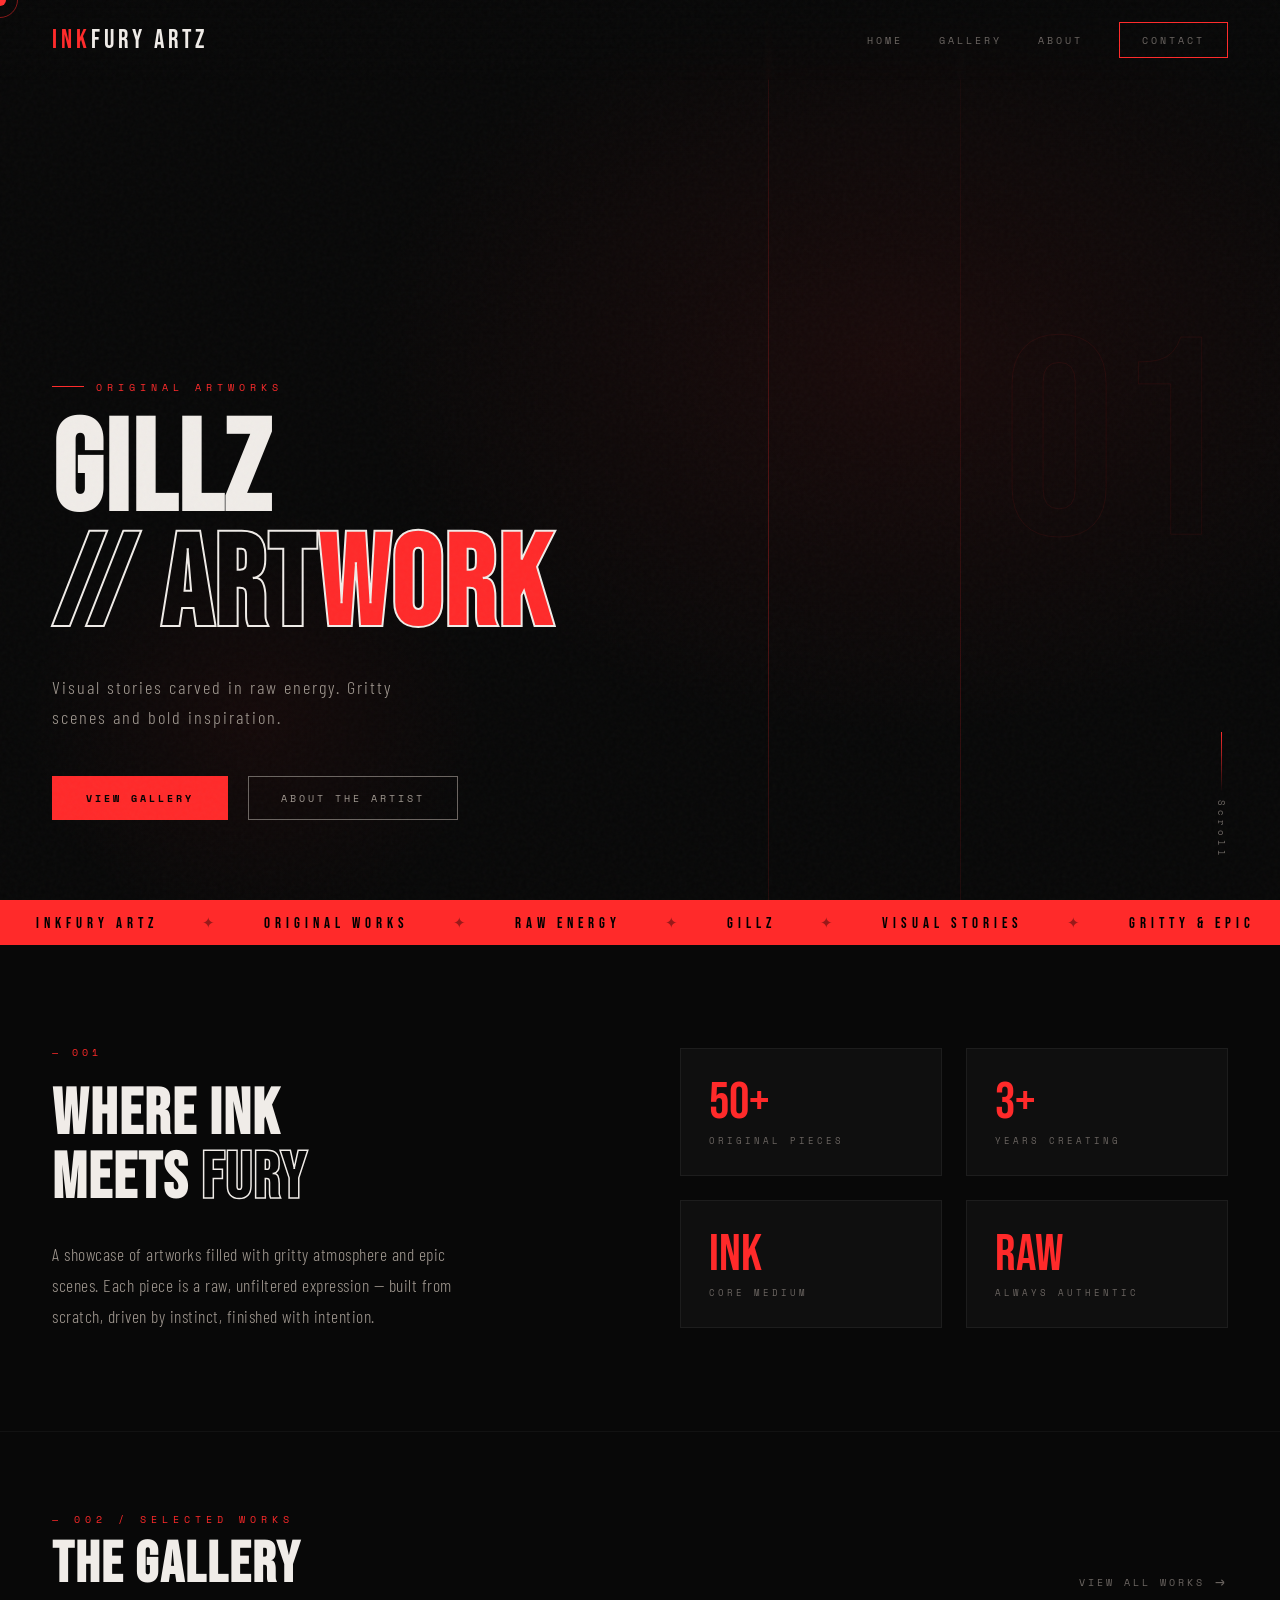
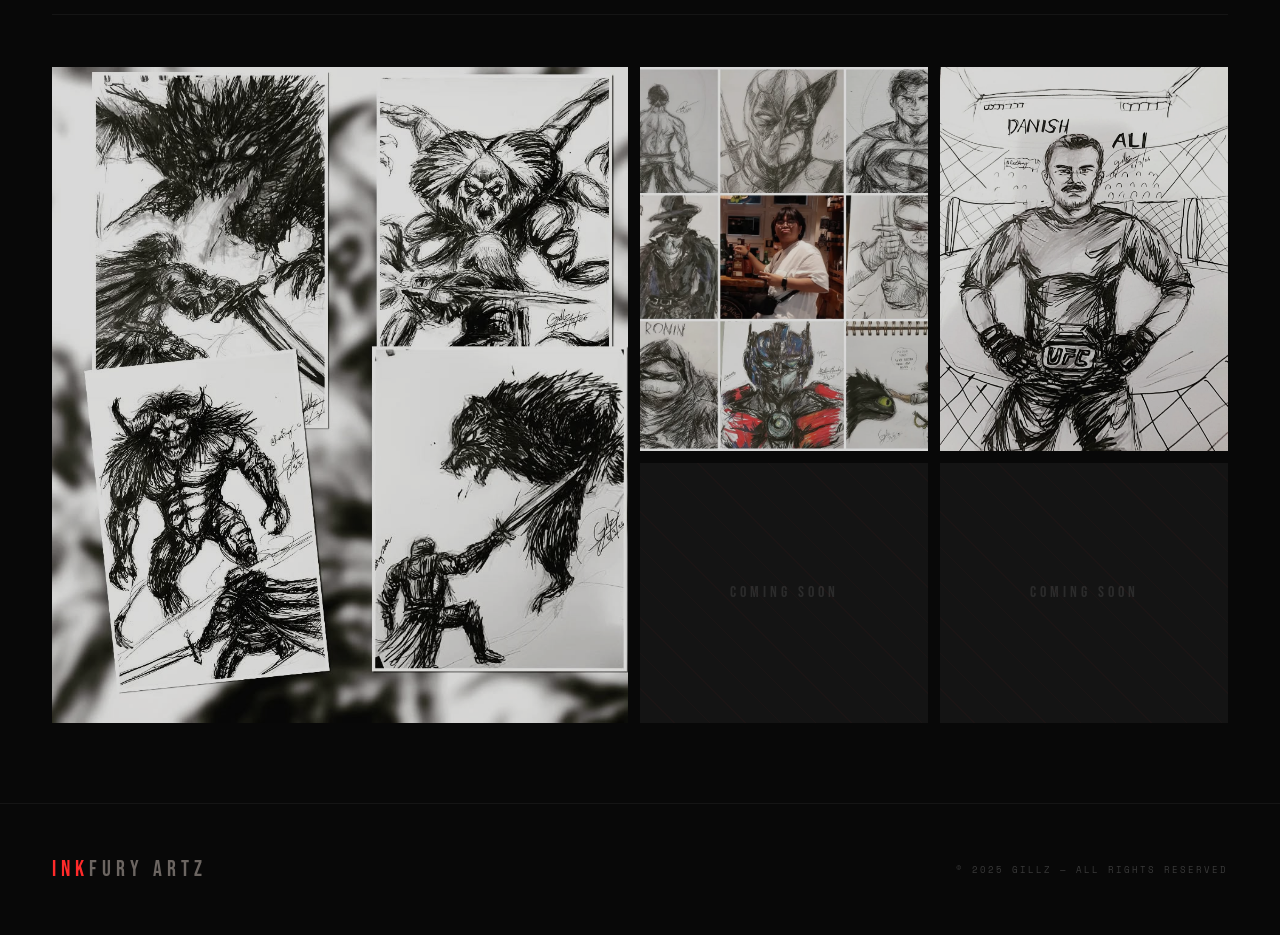
==== index.html @ c0dbfe17 "start small website" ====
<!DOCTYPE html>
<html lang="en">
<head>
<meta charset="UTF-8">
<meta name="viewport" content="width=device-width, initial-scale=1.0">
<title>INKFURY ARTZ</title>
<link href="https://fonts.googleapis.com/css2?family=Bebas+Neue&family=Barlow+Condensed:wght@300;400;600;700&family=Space+Mono:wght@400;700&display=swap" rel="stylesheet">
<style>
  :root {
    --red: #ff2a2a;
    --red-dim: #cc1c1c;
    --red-glow: rgba(255, 42, 42, 0.25);
    --bg: #080808;
    --bg2: #0f0f0f;
    --bg3: #141414;
    --white: #f0ece8;
    --muted: #6b6561;
    --mid: #a09890;
  }

  *, *::before, *::after { box-sizing: border-box; margin: 0; padding: 0; }

  html { scroll-behavior: smooth; }

  body {
    background: var(--bg);
    color: var(--white);
    font-family: 'Barlow Condensed', sans-serif;
    overflow-x: hidden;
    cursor: none;
  }

  /* CUSTOM CURSOR */
  .cursor {
    position: fixed;
    width: 12px; height: 12px;
    background: var(--red);
    border-radius: 50%;
    pointer-events: none;
    z-index: 9999;
    transform: translate(-50%, -50%);
    transition: transform 0.1s, width 0.2s, height 0.2s, background 0.2s;
    mix-blend-mode: screen;
  }
  .cursor-ring {
    position: fixed;
    width: 36px; height: 36px;
    border: 1px solid rgba(255,42,42,0.5);
    border-radius: 50%;
    pointer-events: none;
    z-index: 9998;
    transform: translate(-50%, -50%);
    transition: transform 0.12s ease-out, width 0.3s, height 0.3s;
  }
  body:has(a:hover) .cursor,
  body:has(button:hover) .cursor { width: 20px; height: 20px; background: var(--white); }
  body:has(a:hover) .cursor-ring,
  body:has(button:hover) .cursor-ring { width: 50px; height: 50px; border-color: var(--white); }

  /* GRAIN OVERLAY */
  body::before {
    content: '';
    position: fixed;
    inset: 0;
    background-image: url("data:image/svg+xml,%3Csvg viewBox='0 0 256 256' xmlns='http://www.w3.org/2000/svg'%3E%3Cfilter id='noise'%3E%3CfeTurbulence type='fractalNoise' baseFrequency='0.9' numOctaves='4' stitchTiles='stitch'/%3E%3C/filter%3E%3Crect width='100%25' height='100%25' filter='url(%23noise)' opacity='1'/%3E%3C/svg%3E");
    opacity: 0.03;
    pointer-events: none;
    z-index: 1000;
  }

  /* NAV */
  nav {
    position: fixed;
    top: 0; left: 0; right: 0;
    z-index: 500;
    display: flex;
    align-items: center;
    justify-content: space-between;
    padding: 22px 52px;
    background: linear-gradient(to bottom, rgba(8,8,8,0.98) 0%, transparent 100%);
    backdrop-filter: blur(2px);
  }

  .nav-logo {
    font-family: 'Bebas Neue', sans-serif;
    font-size: 1.6rem;
    letter-spacing: 4px;
    color: var(--white);
    text-decoration: none;
  }
  .nav-logo span { color: var(--red); }

  .nav-links { display: flex; gap: 36px; align-items: center; }
  .nav-links a {
    font-family: 'Space Mono', monospace;
    font-size: 0.65rem;
    letter-spacing: 3px;
    text-transform: uppercase;
    color: var(--muted);
    text-decoration: none;
    transition: color 0.25s;
    position: relative;
  }
  .nav-links a::after {
    content: '';
    position: absolute;
    bottom: -4px; left: 0;
    width: 0; height: 1px;
    background: var(--red);
    transition: width 0.3s;
  }
  .nav-links a:hover { color: var(--white); }
  .nav-links a:hover::after { width: 100%; }

  .nav-cta {
    font-family: 'Space Mono', monospace;
    font-size: 0.6rem;
    letter-spacing: 3px;
    text-transform: uppercase;
    padding: 9px 22px;
    border: 1px solid var(--red);
    color: var(--red);
    background: transparent;
    cursor: none;
    transition: background 0.25s, color 0.25s;
    text-decoration: none;
  }
  .nav-cta:hover { background: var(--red); color: #000; }

  /* HERO */
  .hero {
    height: 100vh;
    min-height: 700px;
    position: relative;
    display: flex;
    align-items: flex-end;
    padding: 0 52px 80px;
    overflow: hidden;
  }

  .hero-bg {
    position: absolute;
    inset: 0;
    background:
      radial-gradient(ellipse 60% 60% at 70% 40%, rgba(255,42,42,0.07) 0%, transparent 70%),
      radial-gradient(ellipse 30% 40% at 20% 80%, rgba(255,42,42,0.05) 0%, transparent 60%),
      var(--bg);
  }

  /* animated ink drip lines */
  .hero-lines {
    position: absolute;
    inset: 0;
    overflow: hidden;
    pointer-events: none;
  }
  .hero-lines::before {
    content: '';
    position: absolute;
    top: -20%; left: 60%;
    width: 1px; height: 140%;
    background: linear-gradient(to bottom, transparent, rgba(255,42,42,0.15) 30%, rgba(255,42,42,0.3) 60%, transparent);
    animation: lineDrift 8s ease-in-out infinite alternate;
  }
  .hero-lines::after {
    content: '';
    position: absolute;
    top: -20%; left: 75%;
    width: 1px; height: 140%;
    background: linear-gradient(to bottom, transparent, rgba(255,42,42,0.08) 40%, rgba(255,42,42,0.18) 70%, transparent);
    animation: lineDrift 11s ease-in-out infinite alternate-reverse;
  }
  @keyframes lineDrift {
    from { transform: translateX(0); }
    to   { transform: translateX(40px); }
  }

  /* big decorative number */
  .hero-num {
    position: absolute;
    top: 50%; right: 4%;
    transform: translateY(-50%);
    font-family: 'Bebas Neue', sans-serif;
    font-size: clamp(180px, 22vw, 360px);
    color: transparent;
    -webkit-text-stroke: 1px rgba(255,42,42,0.08);
    line-height: 1;
    pointer-events: none;
    user-select: none;
    animation: numPulse 6s ease-in-out infinite;
  }
  @keyframes numPulse {
    0%, 100% { -webkit-text-stroke-color: rgba(255,42,42,0.06); }
    50%       { -webkit-text-stroke-color: rgba(255,42,42,0.14); }
  }

  .hero-content { position: relative; z-index: 2; max-width: 680px; }

  .hero-tag {
    font-family: 'Space Mono', monospace;
    font-size: 0.65rem;
    letter-spacing: 5px;
    color: var(--red);
    text-transform: uppercase;
    margin-bottom: 20px;
    display: flex;
    align-items: center;
    gap: 12px;
  }
  .hero-tag::before {
    content: '';
    display: block;
    width: 32px; height: 1px;
    background: var(--red);
  }

  .hero h1 {
    font-family: 'Bebas Neue', sans-serif;
    font-size: clamp(72px, 10vw, 148px);
    line-height: 0.9;
    letter-spacing: 2px;
    margin-bottom: 28px;
  }
  .hero h1 .line2 { 
    color: transparent;
    -webkit-text-stroke: 2px var(--white);
    display: block;
  }
  .hero h1 .accent { color: var(--red); }

  .hero-desc {
    font-size: 1.15rem;
    font-weight: 300;
    letter-spacing: 2px;
    color: var(--mid);
    margin-bottom: 44px;
    max-width: 380px;
    line-height: 1.6;
  }

  .hero-actions { display: flex; gap: 20px; align-items: center; }

  .btn-primary {
    font-family: 'Space Mono', monospace;
    font-size: 0.65rem;
    letter-spacing: 3px;
    text-transform: uppercase;
    padding: 14px 34px;
    background: var(--red);
    color: #000;
    border: none;
    cursor: none;
    transition: background 0.25s, transform 0.2s;
    font-weight: 700;
    text-decoration: none;
    display: inline-block;
  }
  .btn-primary:hover { background: var(--white); transform: translateY(-2px); }

  .btn-ghost {
    font-family: 'Space Mono', monospace;
    font-size: 0.65rem;
    letter-spacing: 3px;
    text-transform: uppercase;
    padding: 13px 32px;
    border: 1px solid var(--muted);
    color: var(--mid);
    background: transparent;
    cursor: none;
    transition: border-color 0.25s, color 0.25s;
    text-decoration: none;
    display: inline-block;
  }
  .btn-ghost:hover { border-color: var(--white); color: var(--white); }

  .hero-scroll {
    position: absolute;
    bottom: 40px; right: 52px;
    display: flex;
    flex-direction: column;
    align-items: center;
    gap: 8px;
    z-index: 2;
  }
  .hero-scroll span {
    font-family: 'Space Mono', monospace;
    font-size: 0.55rem;
    letter-spacing: 4px;
    color: var(--muted);
    writing-mode: vertical-rl;
  }
  .scroll-line {
    width: 1px;
    height: 60px;
    background: linear-gradient(to bottom, var(--red), transparent);
    animation: scrollPulse 2s ease-in-out infinite;
  }
  @keyframes scrollPulse {
    0%, 100% { opacity: 0.3; transform: scaleY(0.8); }
    50%       { opacity: 1;   transform: scaleY(1);   }
  }

  /* MARQUEE */
  .marquee-strip {
    background: var(--red);
    padding: 12px 0;
    overflow: hidden;
    white-space: nowrap;
  }
  .marquee-inner {
    display: inline-flex;
    gap: 0;
    animation: marquee 18s linear infinite;
  }
  .marquee-inner span {
    font-family: 'Bebas Neue', sans-serif;
    font-size: 0.95rem;
    letter-spacing: 5px;
    color: #000;
    padding: 0 36px;
  }
  .marquee-inner span.dot { color: rgba(0,0,0,0.4); padding: 0 8px; }
  @keyframes marquee {
    from { transform: translateX(0); }
    to   { transform: translateX(-50%); }
  }

  /* INTRO SECTION */
  .intro {
    padding: 100px 52px;
    display: grid;
    grid-template-columns: 1fr 1fr;
    gap: 80px;
    align-items: center;
    border-bottom: 1px solid rgba(255,255,255,0.04);
  }

  .intro-left .section-num {
    font-family: 'Space Mono', monospace;
    font-size: 0.6rem;
    letter-spacing: 4px;
    color: var(--red);
    margin-bottom: 24px;
  }

  .intro-left h2 {
    font-family: 'Bebas Neue', sans-serif;
    font-size: clamp(42px, 5vw, 72px);
    line-height: 1;
    letter-spacing: 2px;
    margin-bottom: 28px;
  }
  .intro-left h2 em {
    font-style: normal;
    color: transparent;
    -webkit-text-stroke: 1.5px var(--white);
  }

  .intro-left p {
    font-size: 1.1rem;
    font-weight: 300;
    color: var(--mid);
    line-height: 1.75;
    letter-spacing: 0.5px;
    max-width: 440px;
  }

  .intro-right {
    display: grid;
    grid-template-columns: 1fr 1fr;
    gap: 24px;
  }
  .stat-box {
    padding: 28px;
    border: 1px solid rgba(255,255,255,0.06);
    background: var(--bg2);
    transition: border-color 0.3s;
  }
  .stat-box:hover { border-color: rgba(255,42,42,0.3); }
  .stat-box .stat-n {
    font-family: 'Bebas Neue', sans-serif;
    font-size: 3.2rem;
    color: var(--red);
    line-height: 1;
    margin-bottom: 6px;
  }
  .stat-box .stat-l {
    font-family: 'Space Mono', monospace;
    font-size: 0.58rem;
    letter-spacing: 3px;
    color: var(--muted);
    text-transform: uppercase;
  }

  /* GALLERY */
  .gallery-section {
    padding: 80px 52px;
  }

  .section-header {
    display: flex;
    align-items: flex-end;
    justify-content: space-between;
    margin-bottom: 52px;
    padding-bottom: 20px;
    border-bottom: 1px solid rgba(255,255,255,0.05);
  }
  .section-header-left .label {
    font-family: 'Space Mono', monospace;
    font-size: 0.6rem;
    letter-spacing: 5px;
    color: var(--red);
    margin-bottom: 10px;
    text-transform: uppercase;
  }
  .section-header-left h2 {
    font-family: 'Bebas Neue', sans-serif;
    font-size: clamp(36px, 4.5vw, 62px);
    letter-spacing: 2px;
    line-height: 1;
  }
  .view-all {
    font-family: 'Space Mono', monospace;
    font-size: 0.6rem;
    letter-spacing: 3px;
    color: var(--muted);
    text-decoration: none;
    text-transform: uppercase;
    display: flex;
    align-items: center;
    gap: 10px;
    transition: color 0.25s;
  }
  .view-all::after {
    content: '→';
    font-size: 1rem;
    transition: transform 0.25s;
  }
  .view-all:hover { color: var(--white); }
  .view-all:hover::after { transform: translateX(5px); }

  .gallery-grid {
    display: grid;
    grid-template-columns: 2fr 1fr 1fr;
    grid-template-rows: auto auto;
    gap: 12px;
  }

  .g-card {
    position: relative;
    overflow: hidden;
    background: var(--bg3);
    cursor: none;
  }

  .g-card.featured {
    grid-row: 1 / 3;
  }

  .g-card img {
    width: 100%;
    height: 100%;
    object-fit: cover;
    display: block;
    transition: transform 0.6s cubic-bezier(0.25, 0.46, 0.45, 0.94), filter 0.4s;
    filter: grayscale(20%) brightness(0.85);
    min-height: 260px;
  }
  .g-card.featured img { min-height: 560px; }

  .g-card:hover img {
    transform: scale(1.07);
    filter: grayscale(0%) brightness(1);
  }

  .g-card-overlay {
    position: absolute;
    inset: 0;
    background: linear-gradient(to top, rgba(8,8,8,0.85) 0%, transparent 50%);
    opacity: 0;
    transition: opacity 0.4s;
    display: flex;
    flex-direction: column;
    justify-content: flex-end;
    padding: 28px;
  }
  .g-card:hover .g-card-overlay { opacity: 1; }

  .g-card-overlay .g-title {
    font-family: 'Bebas Neue', sans-serif;
    font-size: 1.5rem;
    letter-spacing: 2px;
    margin-bottom: 6px;
  }
  .g-card-overlay .g-tag {
    font-family: 'Space Mono', monospace;
    font-size: 0.55rem;
    letter-spacing: 3px;
    color: var(--red);
    text-transform: uppercase;
  }

  .g-card-overlay .g-view {
    position: absolute;
    top: 20px; right: 20px;
    width: 36px; height: 36px;
    border: 1px solid rgba(255,255,255,0.4);
    display: flex;
    align-items: center;
    justify-content: center;
    font-size: 1rem;
    transition: background 0.25s, border-color 0.25s;
  }
  .g-card:hover .g-view { background: var(--red); border-color: var(--red); }

  /* placeholder art when images are missing */
  .g-placeholder {
    width: 100%;
    height: 100%;
    min-height: inherit;
    display: flex;
    align-items: center;
    justify-content: center;
    background: var(--bg3);
    position: relative;
    overflow: hidden;
  }
  .g-placeholder::before {
    content: '';
    position: absolute;
    inset: 0;
    background:
      repeating-linear-gradient(
        45deg,
        transparent,
        transparent 24px,
        rgba(255,42,42,0.03) 24px,
        rgba(255,42,42,0.03) 25px
      );
  }
  .g-placeholder .ph-label {
    font-family: 'Bebas Neue', sans-serif;
    font-size: 1rem;
    letter-spacing: 4px;
    color: rgba(255,255,255,0.1);
    text-transform: uppercase;
    z-index: 1;
  }

  /* FOOTER */
  footer {
    padding: 52px;
    border-top: 1px solid rgba(255,255,255,0.05);
    display: flex;
    align-items: center;
    justify-content: space-between;
  }
  .footer-logo {
    font-family: 'Bebas Neue', sans-serif;
    font-size: 1.4rem;
    letter-spacing: 5px;
    color: var(--muted);
  }
  .footer-logo span { color: var(--red); }
  footer p {
    font-family: 'Space Mono', monospace;
    font-size: 0.55rem;
    letter-spacing: 2px;
    color: rgba(255,255,255,0.2);
    text-transform: uppercase;
  }

  /* FADE IN ANIMATION */
  .fade-up {
    opacity: 0;
    transform: translateY(30px);
    animation: fadeUp 0.8s ease forwards;
  }
  .fade-up:nth-child(1) { animation-delay: 0.1s; }
  .fade-up:nth-child(2) { animation-delay: 0.25s; }
  .fade-up:nth-child(3) { animation-delay: 0.4s; }
  @keyframes fadeUp {
    to { opacity: 1; transform: translateY(0); }
  }

  @media (max-width: 900px) {
    nav { padding: 18px 28px; }
    .nav-links { gap: 20px; }
    .hero { padding: 0 28px 60px; }
    .intro { grid-template-columns: 1fr; padding: 60px 28px; gap: 44px; }
    .gallery-section { padding: 60px 28px; }
    .gallery-grid { grid-template-columns: 1fr 1fr; }
    .g-card.featured { grid-column: 1 / 3; grid-row: auto; }
    footer { flex-direction: column; gap: 20px; padding: 36px 28px; text-align: center; }
  }
</style>
</head>
<body>

<div class="cursor" id="cursor"></div>
<div class="cursor-ring" id="cursorRing"></div>

<!-- NAV -->
<nav>
  <a class="nav-logo" href="#"><span>INK</span>FURY ARTZ</a>
  <div class="nav-links">
    <a href="#">Home</a>
    <a href="#gallery">Gallery</a>
    <a href="#about">About</a>
    <a href="#" class="nav-cta">Contact</a>
  </div>
</nav>

<!-- HERO -->
<section class="hero">
  <div class="hero-bg"></div>
  <div class="hero-lines"></div>
  <div class="hero-num">01</div>

  <div class="hero-content">
    <div class="hero-tag fade-up">Original Artworks</div>
    <h1 class="fade-up">
      GILLZ
      <span class="line2">// ART<span class="accent">WORK</span></span>
    </h1>
    <p class="hero-desc fade-up">Visual stories carved in raw energy. Gritty scenes and bold inspiration.</p>
    <div class="hero-actions fade-up">
      <a href="#gallery" class="btn-primary">View Gallery</a>
      <a href="#about" class="btn-ghost">About The artist</a>
    </div>
  </div>

  <div class="hero-scroll">
    <div class="scroll-line"></div>
    <span>Scroll</span>
  </div>
</section>

<!-- MARQUEE -->
<div class="marquee-strip">
  <div class="marquee-inner">
    <span>INKFURY ARTZ</span><span class="dot">✦</span>
    <span>ORIGINAL WORKS</span><span class="dot">✦</span>
    <span>RAW ENERGY</span><span class="dot">✦</span>
    <span>GILLZ</span><span class="dot">✦</span>
    <span>VISUAL STORIES</span><span class="dot">✦</span>
    <span>GRITTY &amp; EPIC</span><span class="dot">✦</span>
    <span>INKFURY ARTZ</span><span class="dot">✦</span>
    <span>ORIGINAL WORKS</span><span class="dot">✦</span>
    <span>RAW ENERGY</span><span class="dot">✦</span>
    <span>GILLZ</span><span class="dot">✦</span>
    <span>VISUAL STORIES</span><span class="dot">✦</span>
    <span>GRITTY &amp; EPIC</span><span class="dot">✦</span>
  </div>
</div>

<!-- INTRO -->
<section class="intro" id="about">
  <div class="intro-left">
    <div class="section-num">— 001</div>
    <h2>WHERE INK<br>MEETS <em>FURY</em></h2>
    <p>
      A showcase of artworks filled with gritty atmosphere and epic scenes. Each piece is a raw, unfiltered expression — built from scratch, driven by instinct, finished with intention.
    </p>
  </div>
  <div class="intro-right">
    <div class="stat-box">
      <div class="stat-n">50+</div>
      <div class="stat-l">Original Pieces</div>
    </div>
    <div class="stat-box">
      <div class="stat-n">3+</div>
      <div class="stat-l">Years Creating</div>
    </div>
    <div class="stat-box">
      <div class="stat-n">INK</div>
      <div class="stat-l">Core Medium</div>
    </div>
    <div class="stat-box">
      <div class="stat-n">RAW</div>
      <div class="stat-l">Always Authentic</div>
    </div>
  </div>
</section>

<!-- GALLERY -->
<section class="gallery-section" id="gallery">
  <div class="section-header">
    <div class="section-header-left">
      <div class="label">— 002 / Selected Works</div>
      <h2>THE GALLERY</h2>
    </div>
    <a href="#" class="view-all">View All Works</a>
  </div>

  <div class="gallery-grid">
    <!-- Featured large card -->
    <div class="g-card featured">
      <img src="compilation1.png" alt="Artwork 1" onerror="this.style.display='none';this.nextElementSibling.style.display='flex'">
      <div class="g-placeholder" style="display:none;min-height:560px;">
        <span class="ph-label">Compilation I</span>
      </div>
      <div class="g-card-overlay">
        <div class="g-view">↗</div>
        <div class="g-tag">Featured Piece</div>
        <div class="g-title">Compilation I</div>
      </div>
    </div>

    <!-- Top right -->
    <div class="g-card">
      <img src="compilation2.png" alt="Artwork 2" onerror="this.style.display='none';this.nextElementSibling.style.display='flex'">
      <div class="g-placeholder" style="display:none;">
        <span class="ph-label">Compilation II</span>
      </div>
      <div class="g-card-overlay">
        <div class="g-view">↗</div>
        <div class="g-tag">Original Work</div>
        <div class="g-title">Compilation II</div>
      </div>
    </div>

    <div class="g-card">
      <img src="compilation3.png" alt="Artwork 3" onerror="this.style.display='none';this.nextElementSibling.style.display='flex'">
      <div class="g-placeholder" style="display:none;">
        <span class="ph-label">Compilation III</span>
      </div>
      <div class="g-card-overlay">
        <div class="g-view">↗</div>
        <div class="g-tag">Original Work</div>
        <div class="g-title">Compilation III</div>
      </div>
    </div>

    <!-- Bottom row fillers -->
    <div class="g-card">
      <div class="g-placeholder" style="min-height:260px;display:flex;">
        <span class="ph-label">Coming Soon</span>
      </div>
      <div class="g-card-overlay">
        <div class="g-view">+</div>
        <div class="g-tag">Upcoming</div>
        <div class="g-title">New Work</div>
      </div>
    </div>

    <div class="g-card">
      <div class="g-placeholder" style="min-height:260px;display:flex;">
        <span class="ph-label">Coming Soon</span>
      </div>
      <div class="g-card-overlay">
        <div class="g-view">+</div>
        <div class="g-tag">Upcoming</div>
        <div class="g-title">New Work</div>
      </div>
    </div>
  </div>
</section>

<!-- FOOTER -->
<footer>
  <div class="footer-logo"><span>INK</span>FURY ARTZ</div>
  <p>© 2025 Gillz — All Rights Reserved</p>
</footer>

<script>
  // Custom cursor
  const cursor = document.getElementById('cursor');
  const ring = document.getElementById('cursorRing');
  let mx = 0, my = 0, rx = 0, ry = 0;

  document.addEventListener('mousemove', e => {
    mx = e.clientX; my = e.clientY;
    cursor.style.left = mx + 'px';
    cursor.style.top  = my + 'px';
  });

  function animateRing() {
    rx += (mx - rx) * 0.12;
    ry += (my - ry) * 0.12;
    ring.style.left = rx + 'px';
    ring.style.top  = ry + 'px';
    requestAnimationFrame(animateRing);
  }
  animateRing();

  // Intersection Observer for gallery cards
  const cards = document.querySelectorAll('.g-card');
  const obs = new IntersectionObserver(entries => {
    entries.forEach((e, i) => {
      if (e.isIntersecting) {
        setTimeout(() => {
          e.target.style.opacity = '1';
          e.target.style.transform = 'translateY(0)';
        }, i * 80);
        obs.unobserve(e.target);
      }
    });
  }, { threshold: 0.1 });

  cards.forEach(c => {
    c.style.opacity = '0';
    c.style.transform = 'translateY(24px)';
    c.style.transition = 'opacity 0.6s ease, transform 0.6s ease';
    obs.observe(c);
  });
</script>
</body>
</html>
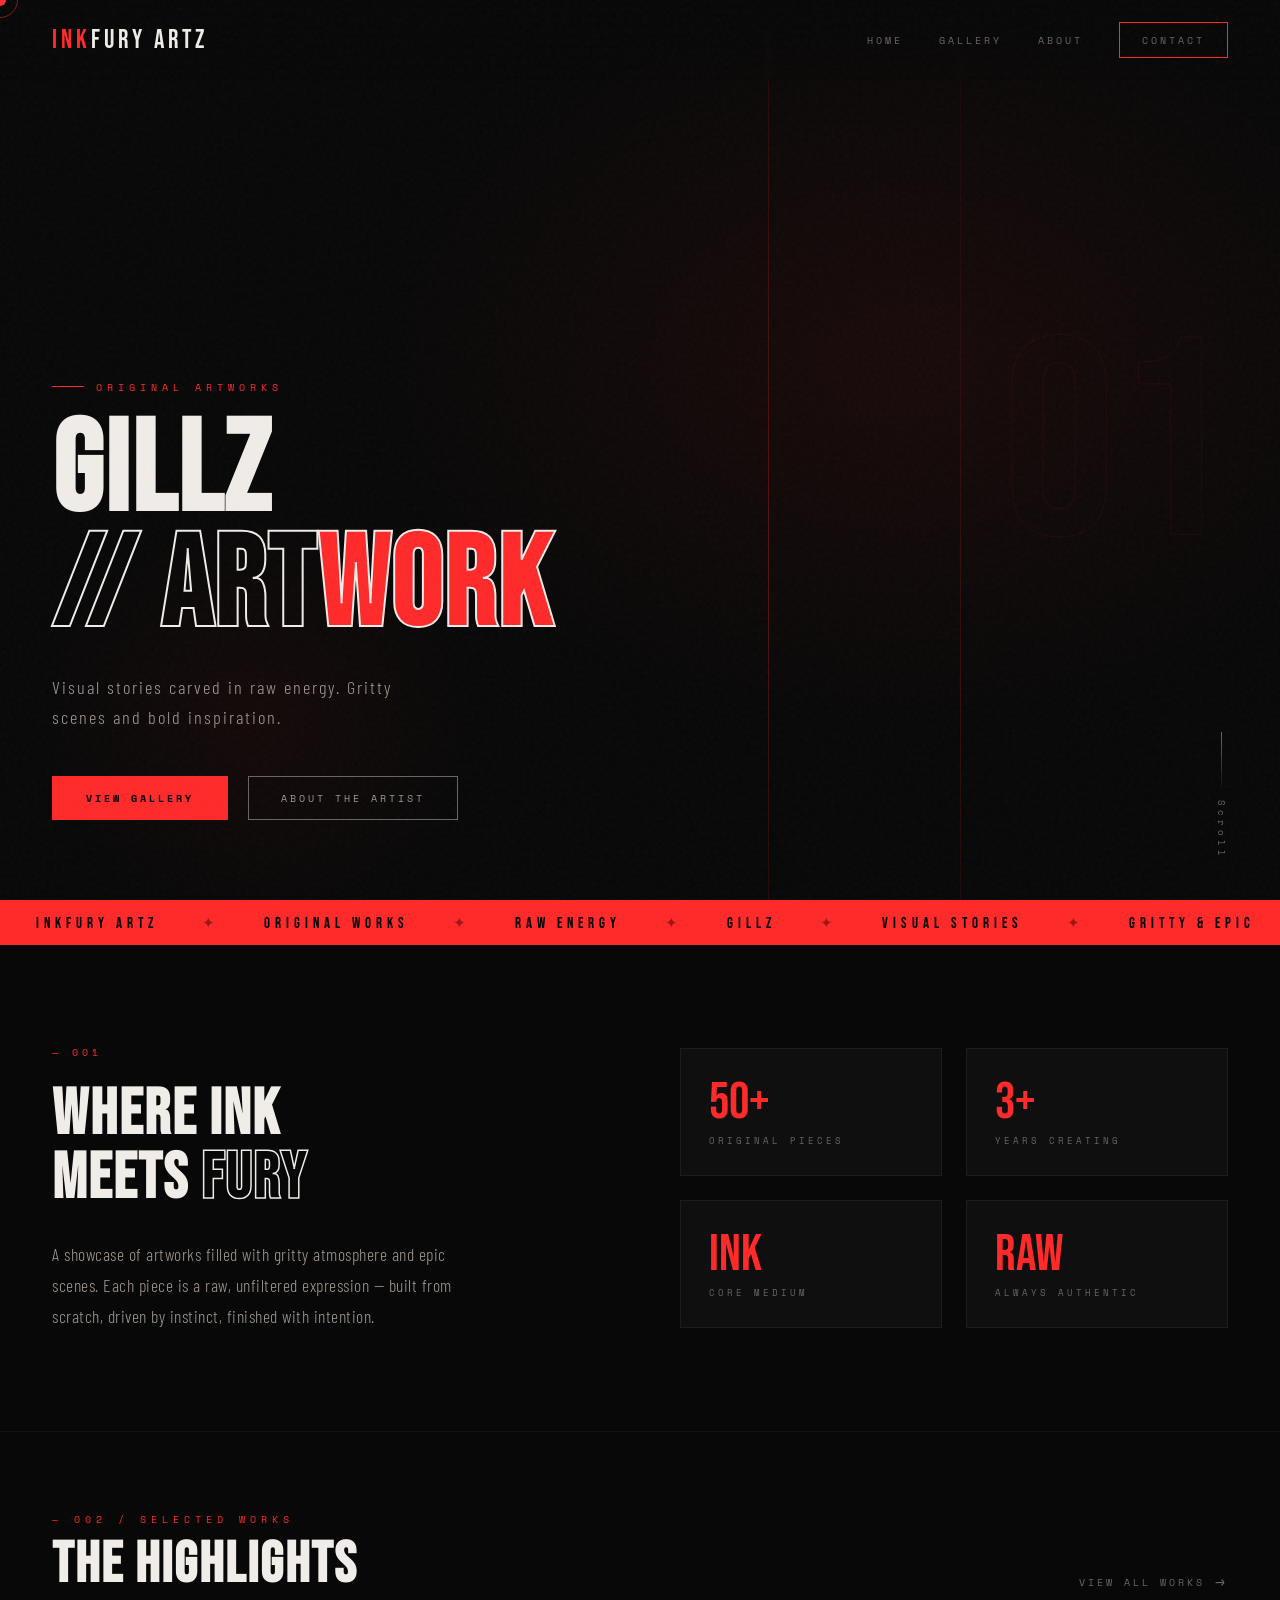
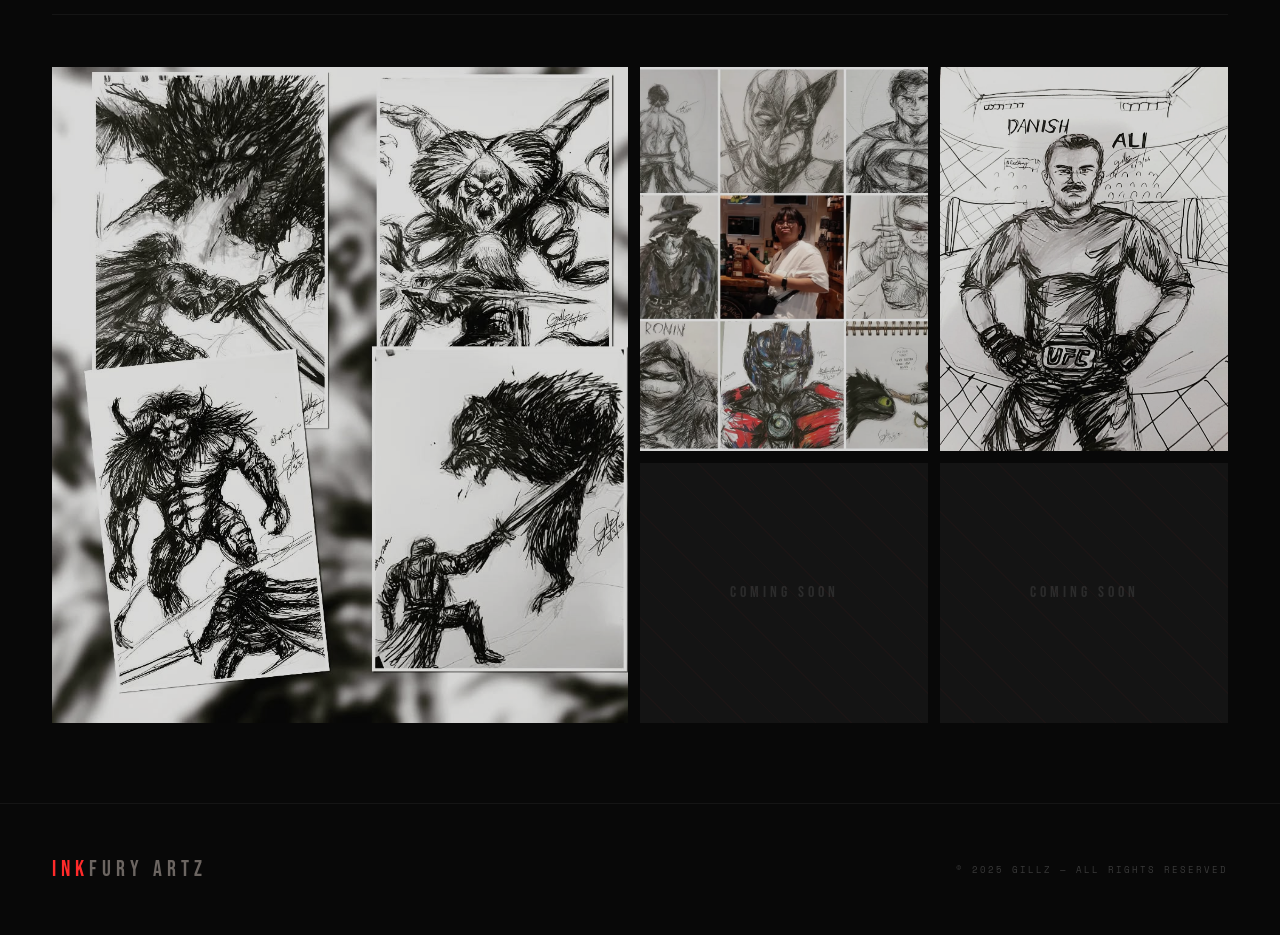
==== commit dc3d0c36: "Update index.html" ====
--- a/index.html
+++ b/index.html
@@ -688,7 +688,7 @@
   <div class="section-header">
     <div class="section-header-left">
       <div class="label">— 002 / Selected Works</div>
-      <h2>THE GALLERY</h2>
+      <h2>THE HIGHLIGHTS</h2>
     </div>
     <a href="#" class="view-all">View All Works</a>
   </div>
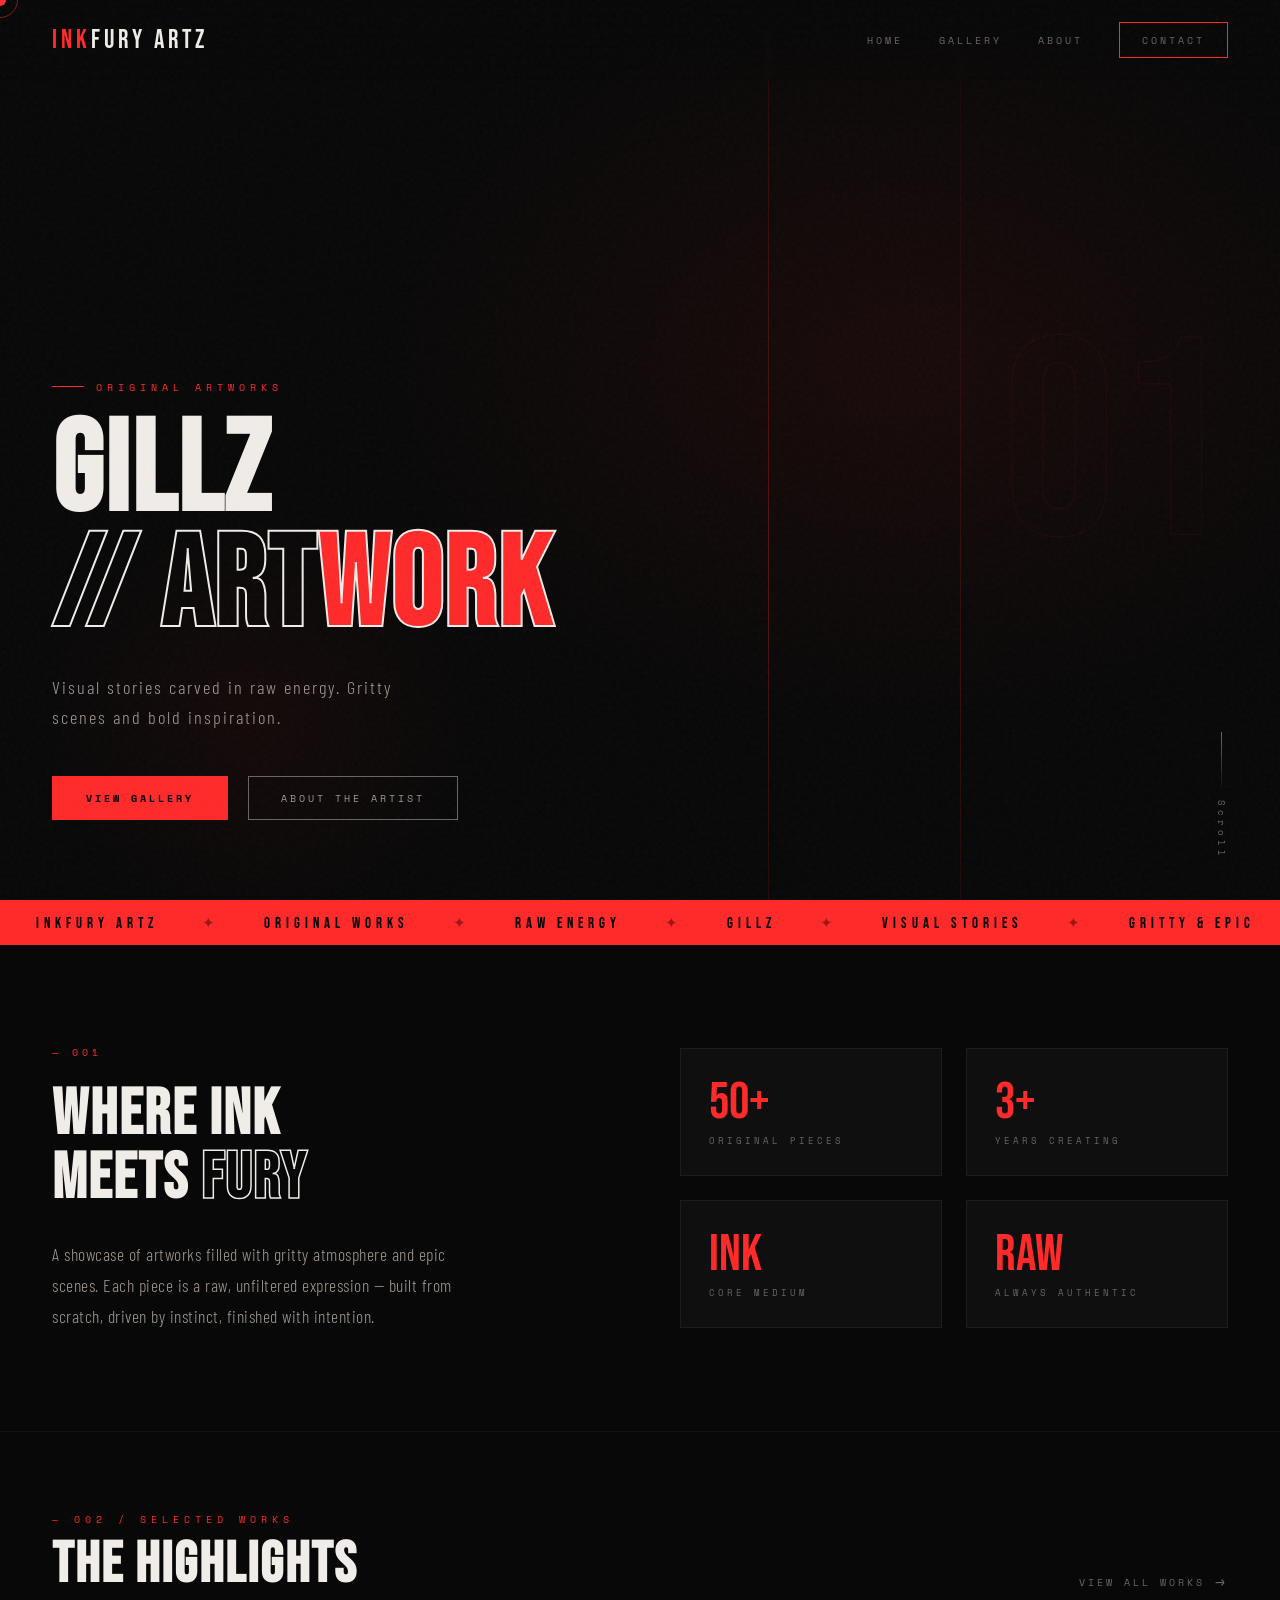
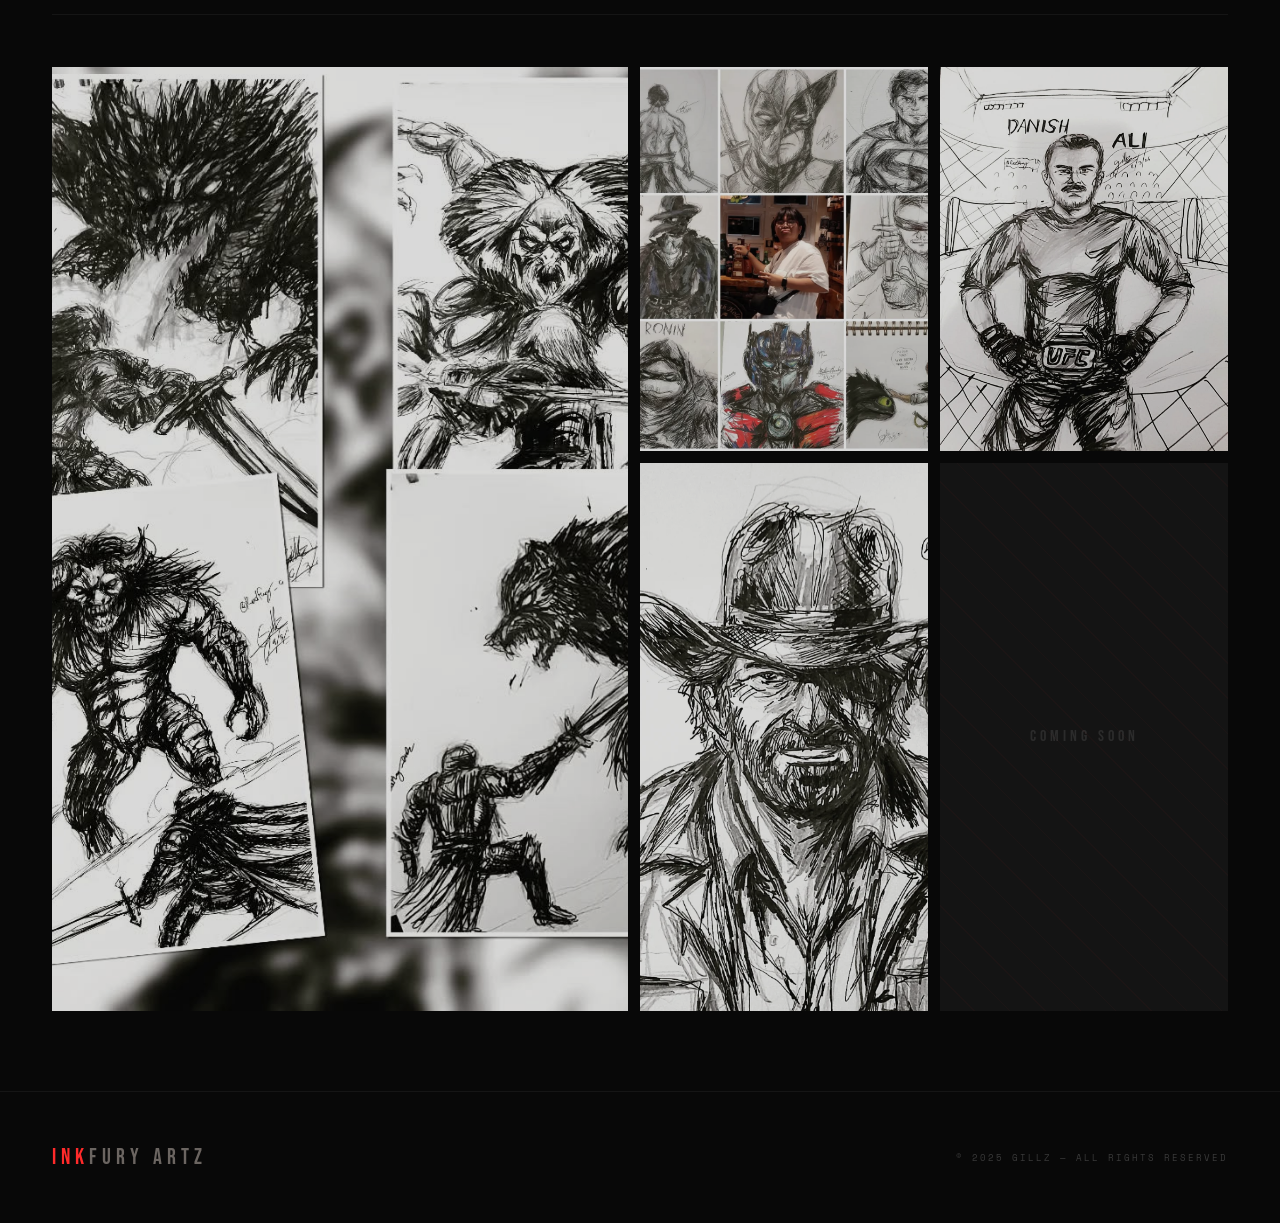
==== commit c06f0fd2: "2nd part update" ====
--- a/index.html
+++ b/index.html
@@ -606,7 +606,7 @@
   <div class="nav-links">
     <a href="#">Home</a>
     <a href="#gallery">Gallery</a>
-    <a href="#about">About</a>
+    <a href="about.html">About</a>
     <a href="#" class="nav-cta">Contact</a>
   </div>
 </nav>
@@ -703,7 +703,7 @@
       <div class="g-card-overlay">
         <div class="g-view">↗</div>
         <div class="g-tag">Featured Piece</div>
-        <div class="g-title">Compilation I</div>
+        <div class="g-title">Boss Battle</div>
       </div>
     </div>
 
@@ -711,12 +711,12 @@
     <div class="g-card">
       <img src="compilation2.png" alt="Artwork 2" onerror="this.style.display='none';this.nextElementSibling.style.display='flex'">
       <div class="g-placeholder" style="display:none;">
-        <span class="ph-label">Compilation II</span>
+        <span class="ph-label">Top 8</span>
       </div>
       <div class="g-card-overlay">
         <div class="g-view">↗</div>
         <div class="g-tag">Original Work</div>
-        <div class="g-title">Compilation II</div>
+        <div class="g-title">2025 artworks</div>
       </div>
     </div>
 
@@ -728,12 +728,13 @@
       <div class="g-card-overlay">
         <div class="g-view">↗</div>
         <div class="g-tag">Original Work</div>
-        <div class="g-title">Compilation III</div>
+        <div class="g-title">UFC</div>
       </div>
     </div>
 
     <!-- Bottom row fillers -->
     <div class="g-card">
+      <img src="cn2.png" alt="artwork4" onerror="this.style.display='none';this.nextElementSibling.style.display='flex'">
       <div class="g-placeholder" style="min-height:260px;display:flex;">
         <span class="ph-label">Coming Soon</span>
       </div>
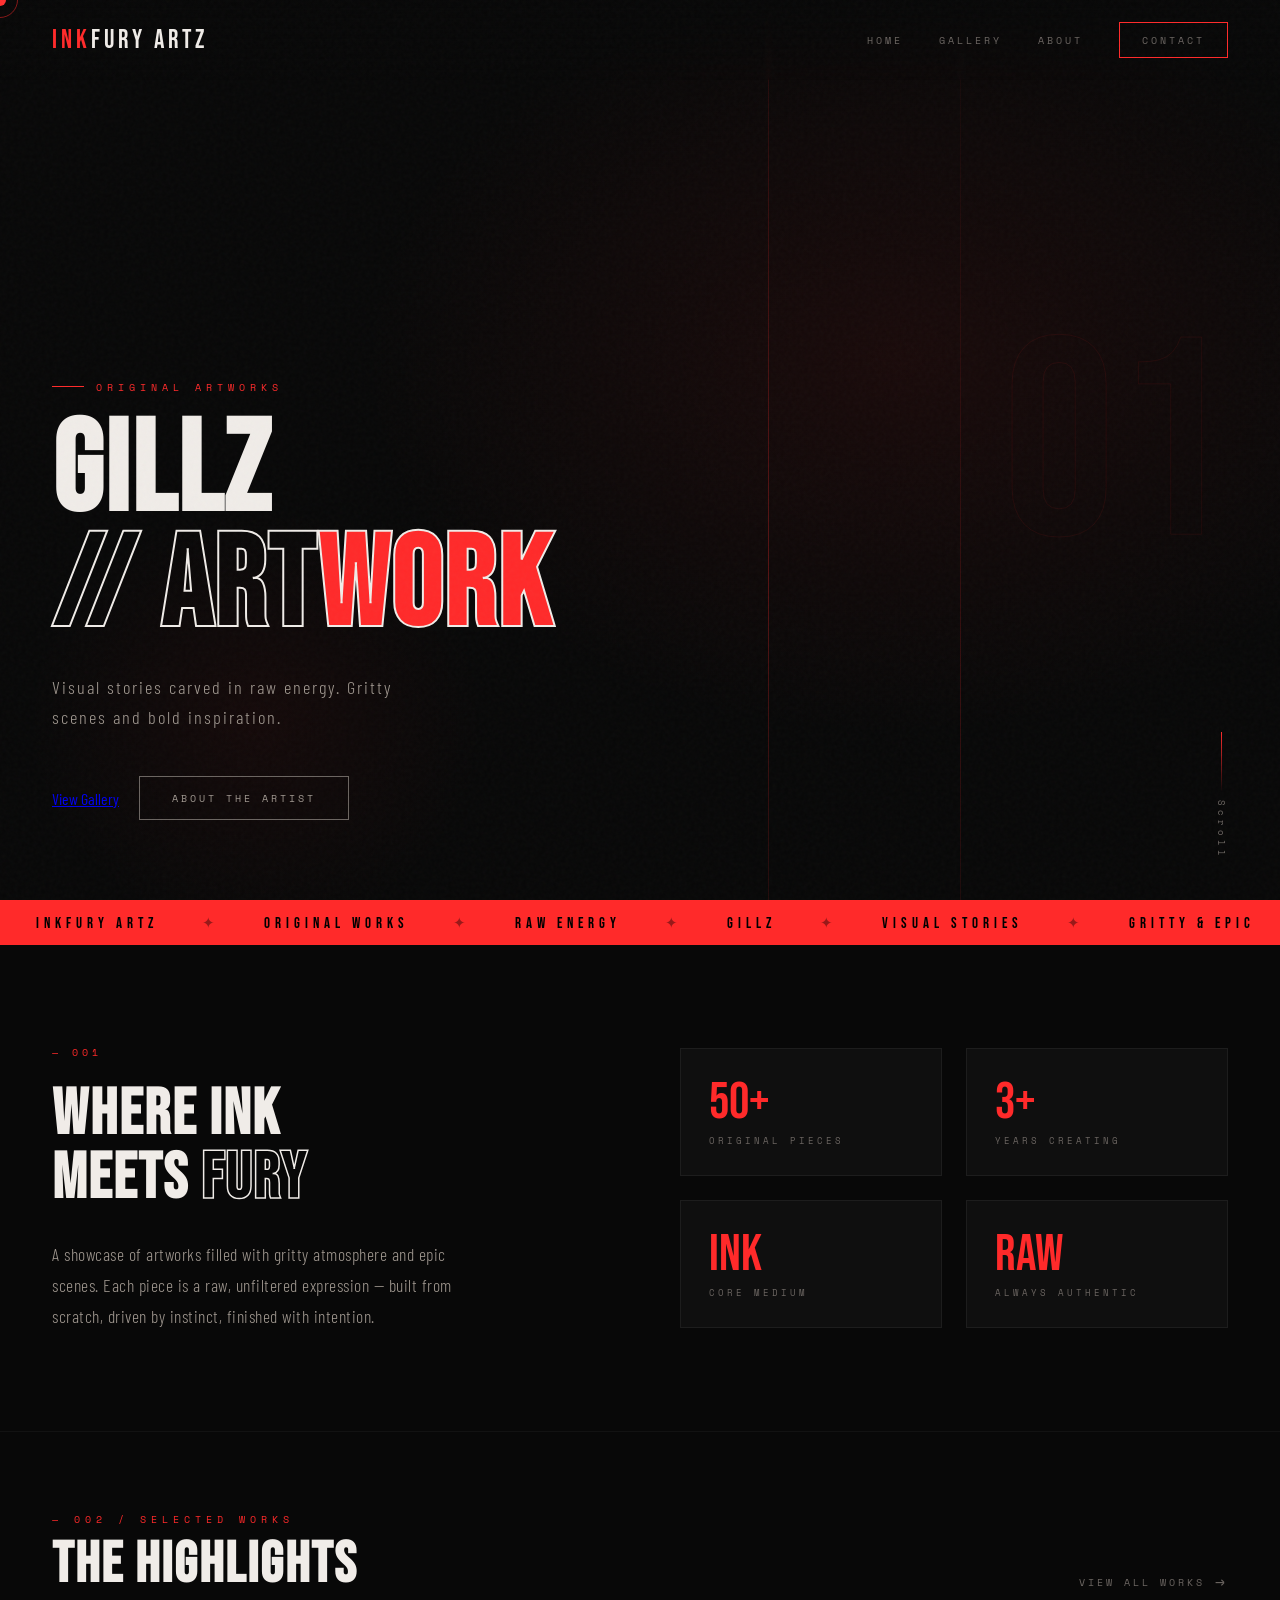
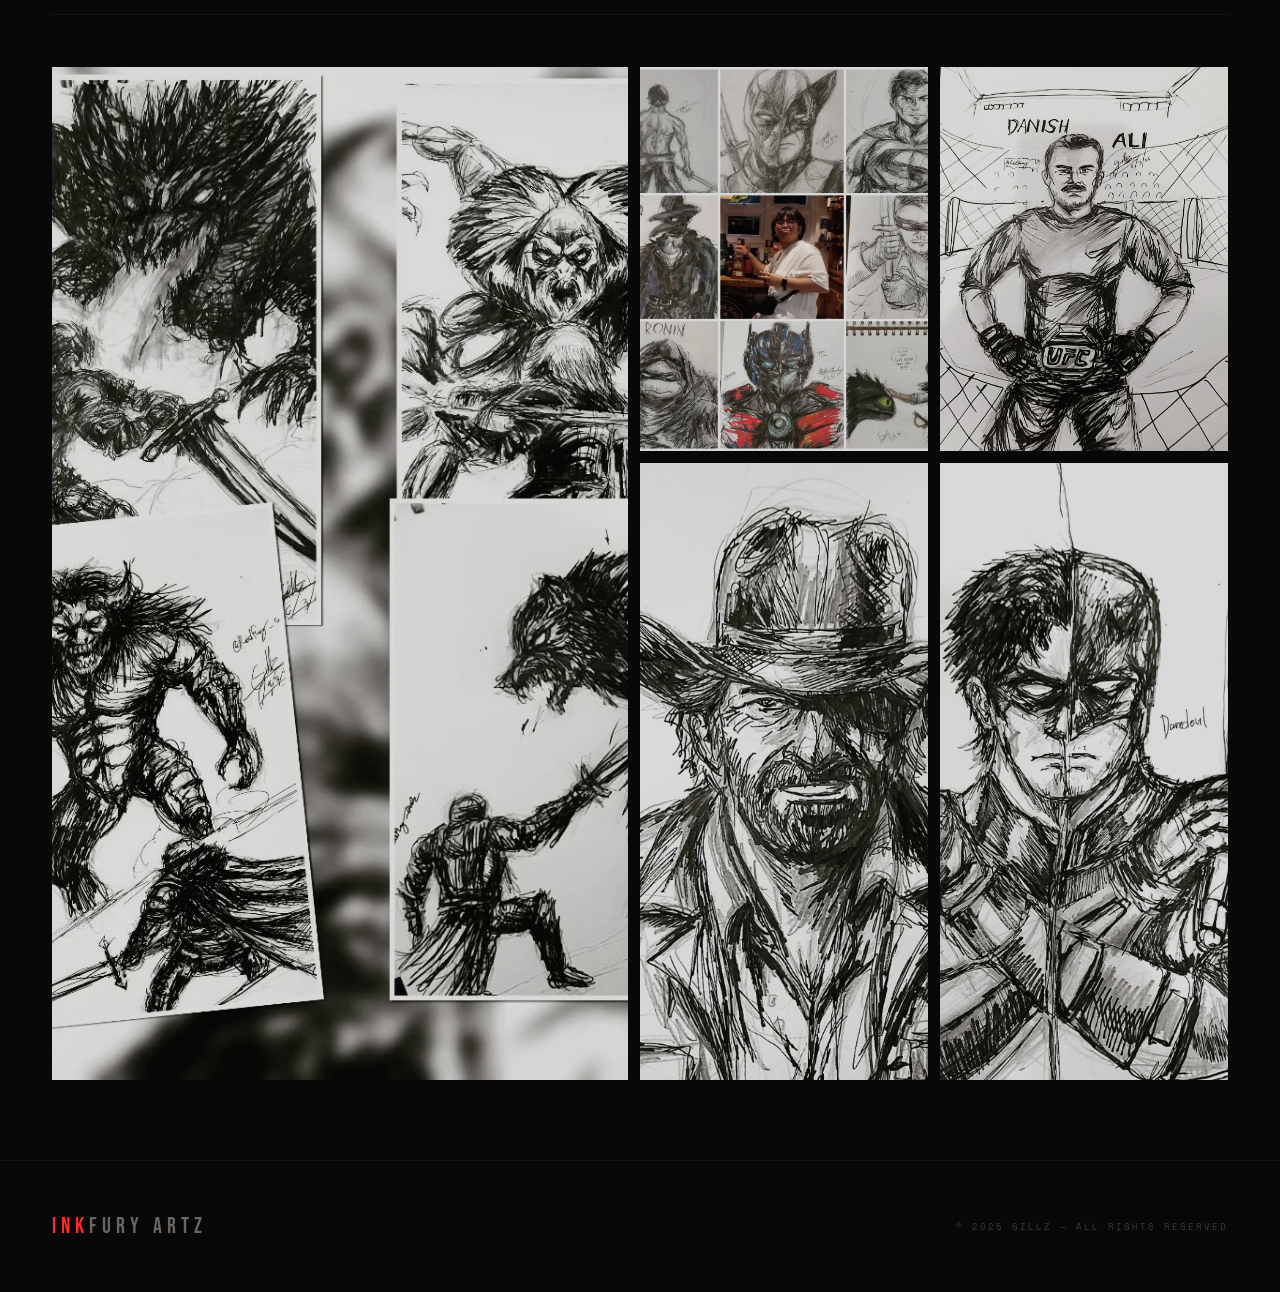
==== commit 9b6e9ade: "just update for a website gallery" ====
--- a/index.html
+++ b/index.html
@@ -625,8 +625,8 @@
     </h1>
     <p class="hero-desc fade-up">Visual stories carved in raw energy. Gritty scenes and bold inspiration.</p>
     <div class="hero-actions fade-up">
-      <a href="#gallery" class="btn-primary">View Gallery</a>
-      <a href="#about" class="btn-ghost">About The artist</a>
+      <a href="gallery.html" class="btn-primar" class="btn-primary">View Gallery</a>
+      <a href="about.html" class="btn-ghost">About The artist</a>
     </div>
   </div>
 
@@ -741,18 +741,19 @@
       <div class="g-card-overlay">
         <div class="g-view">+</div>
         <div class="g-tag">Upcoming</div>
-        <div class="g-title">New Work</div>
+        <div class="g-title">Pop Cultures</div>
       </div>
     </div>
 
     <div class="g-card">
+      <img src="marveldc.png" alt="artwork5" onerror="this.title.display='none';this.nextElementSibling.style.display='flex'">
       <div class="g-placeholder" style="min-height:260px;display:flex;">
         <span class="ph-label">Coming Soon</span>
       </div>
       <div class="g-card-overlay">
         <div class="g-view">+</div>
         <div class="g-tag">Upcoming</div>
-        <div class="g-title">New Work</div>
+        <div class="g-title">Marvel and DC comics artworks</div>
       </div>
     </div>
   </div>
